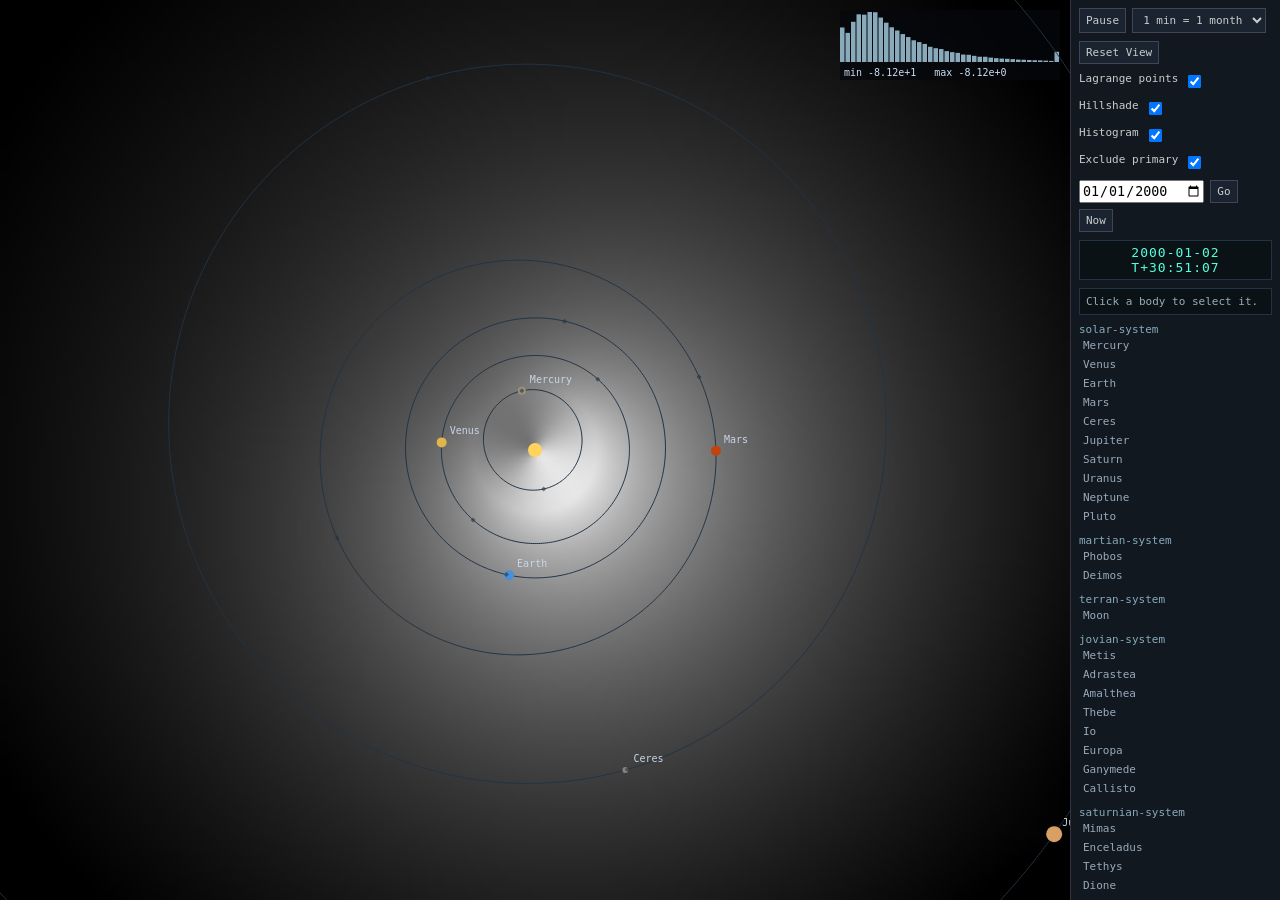
==== index.html @ d8151005 "final map presentation" ====
<!DOCTYPE html>
<html>
<head>
<meta charset="UTF-8">
<title>Orbital Map</title>
<link rel="stylesheet" href="style.css">
</head>
<body>

<div id="wrap">
  <canvas id="mainView"></canvas>

  <div id="sidebar">
    <div class="ctrlRow">
      <button id="playBtn">Pause</button>
      <select id="speedSelect">
        <option value="0.0006944">Real-time (1:1)</option>
        <option value="1">1 min = 1 day</option>
        <option value="7">1 min = 1 week</option>
        <option value="30" selected>1 min = 1 month</option>
        <option value="365">1 min = 1 year</option>
      </select>
    </div>
    <div class="ctrlRow">
      <button id="resetViewBtn">Reset View</button>
    </div>
    <div class="ctrlRow">
      <label style="font-size:11px;">Lagrange points</label>
      <input type="checkbox" id="lagrangeGlobalToggle" checked>
    </div>
    <div class="ctrlRow">
      <label style="font-size:11px;">Hillshade</label>
      <input type="checkbox" id="hillshadeToggle" checked>
    </div>
    <div class="ctrlRow">
      <label style="font-size:11px;">Histogram</label>
      <input type="checkbox" id="histToggle" checked>
    </div>
    <div class="ctrlRow">
      <label style="font-size:11px;">Exclude primary</label>
      <input type="checkbox" id="residualToggle" checked>
    </div>
    <div class="ctrlRow">
      <input type="date" id="dateJump" value="2000-01-01">
      <button id="jumpDateBtn">Go</button>
      <button id="jumpNowBtn">Now</button>
    </div>
    <div id="clockDisplay" class="clockBox">T+00:00:00</div>
    <div id="infoPanel" class="infoBox">Click a body to select it.</div>
    <div id="bodyList"></div>
  </div>
</div>

<script src="orbits.js"></script>
<script src="systems.js"></script>
<script src="systems-build.js"></script>
<script src="anim.js"></script>
<script src="physics.js"></script>
<script src="worldpos.js"></script>
<script src="lagrange.js"></script>
<script src="epoch.js"></script>
<script src="hillshade.js"></script>
<script src="render.js"></script>
<script src="main.js"></script>
</body>
</html>
---- style.css ----
:root {
  --color-bg: #05070d;
  --color-selected: #55ffdd;
  --color-text: #c9d6e8;
  --color-lagrange: #ff6b6b;
  --color-lagrange-dim: #7a5a52;
  --color-orbit: #223344;
  --color-sun: #ffd35c;
  --label-bg: #ffffff;
  --label-text: #111111;
  --label-outline: #000000;
}

* { box-sizing: border-box; }

html, body {
  margin: 0;
  height: 100%;
  background: #05070d;
  color: #ccc;
  font-family: monospace;
  overflow: hidden;
}
#wrap {
  display: flex;
  width: 100vw;
  height: 100vh;
}
#mainView {
  flex: 1 1 auto;
  min-width: 0;
  display: block;
}
#sidebar {
  flex: 0 0 210px;
  background: #111820;
  border-left: 1px solid #334;
  padding: 8px;
  overflow-y: auto;
}
.ctrlRow { display: flex; gap: 6px; margin-bottom: 8px; flex-wrap: wrap; }
button, select {
  background: #1a2430; color: #ccc; border: 1px solid #445;
  padding: 4px 6px; cursor: pointer; font-family: monospace; font-size: 11px;
}
button:hover, select:hover { background: #2a3648; }
.sysHeader {
  font-size: 11px; color: #8ab; margin-top: 8px;
  display: flex; justify-content: space-between; align-items: center;
}
.bodyRow {
  font-size: 11px; color: #9ab; padding: 3px 4px; cursor: pointer;
  transition: color 0.25s ease, background-color 0.25s ease;
}
.bodyRow:hover { background: #1a2430; }
.bodyRow.selected { color: #5fd; background: rgba(85,255,221,0.10); }

.sysHeader { cursor: pointer; }

.clockBox {
  font-size: 13px; color: #5fd; background: #0a1216;
  border: 1px solid #234; padding: 4px 6px; margin-bottom: 8px;
  text-align: center; letter-spacing: 1px;
}
.infoBox {
  font-size: 11px; color: #9ab; background: #0a1216;
  border: 1px solid #234; padding: 6px; margin-bottom: 8px;
}
.infoBox a { color: #5fd; }

.infoName { font-size: 13px; font-weight: bold; color: var(--color-text); margin-bottom: 4px; }
.infoList { list-style: none; margin: 0 0 6px 0; padding: 0; }
.infoList li { display: flex; justify-content: space-between; font-size: 11px; padding: 2px 0; border-bottom: 1px solid #1a2430; }
.infoLabel { color: #789; }
.infoValue { color: var(--color-text); }
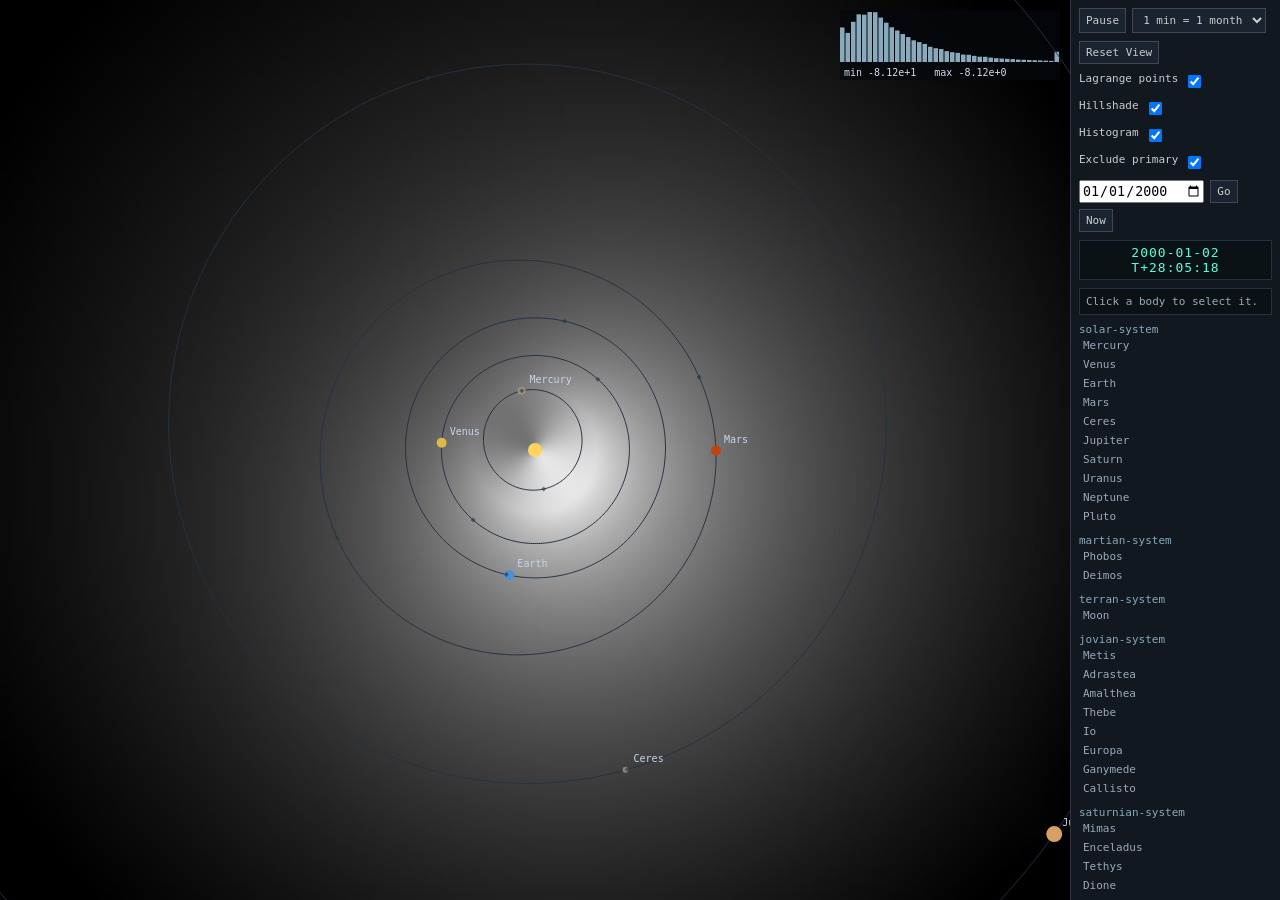
==== commit fba50b46: "SEO updates + added index.html minor changes for indexing + added a sitemap" ====
--- a/index.html
+++ b/index.html
@@ -1,13 +1,47 @@
 <!DOCTYPE html>
-<html>
+<html lang="en-GB">
 <head>
-<meta charset="UTF-8">
-<title>Orbital Map</title>
 <link rel="stylesheet" href="style.css">
+
+<meta name="viewport" content="width=device-width, initial-scale=1">
+<title>Orbital Map: a real, physically-grounded solar system map</title>
+<meta name="description" content="An interactive solar system map with real orbital mechanics, real Lagrange points, apsidal precession, and a per-pixel gravitational terrain view. No illustration, no game engine - real computed physics in the browser.">
+<link rel="canonical" href="https://www.bayis.co.uk/solmap/">
+
+<meta property="og:type" content="website">
+<meta property="og:title" content="Orbital Map: a real, physically-grounded solar system map">
+<meta property="og:description" content="Real orbital mechanics, real Lagrange points, and a per-pixel gravitational terrain view of the solar system - computed, not illustrated.">
+<meta property="og:url" content="https://www.bayis.co.uk/solmap/">
+<meta property="og:image" content="https://www.bayis.co.uk/solmap/preview.png">
+
+<meta name="twitter:card" content="summary_large_image">
+
+<script type="application/ld+json">
+{
+  "@context": "https://schema.org",
+  "@type": "WebApplication",
+  "name": "Orbital Map",
+  "description": "An interactive solar system map with real orbital mechanics, real Lagrange points, apsidal precession, and a per-pixel gravitational terrain view.",
+  "url": "https://www.bayis.co.uk/solmap/",
+  "applicationCategory": "EducationalApplication",
+  "operatingSystem": "Any (web browser)"
+}
+</script>
+
 </head>
 <body>
 
 <div id="wrap">
+  <div class="visually-hidden">
+    <h1>Orbital Map: an interactive, physically-grounded map of the solar system</h1>
+    <p>
+      Real orbital mechanics for planets, moons, asteroids in the solar system.
+      Computed from real J2000 orbital elements.
+      Includes real Lagrange points (L1-L5), Hill spheres, apsidal precession for moons,
+      and a per-pixel gravitational terrain view of summed Newtonian potential across the solar system.
+    </p>
+  </div>
+
   <canvas id="mainView"></canvas>
 
   <div id="sidebar">
--- a/style.css
+++ b/style.css
@@ -73,3 +73,11 @@
 .infoList li { display: flex; justify-content: space-between; font-size: 11px; padding: 2px 0; border-bottom: 1px solid #1a2430; }
 .infoLabel { color: #789; }
 .infoValue { color: var(--color-text); }
+
+.visually-hidden {
+  position: absolute;
+  width: 1px; height: 1px;
+  overflow: hidden;
+  clip: rect(0 0 0 0);
+  white-space: nowrap;
+}
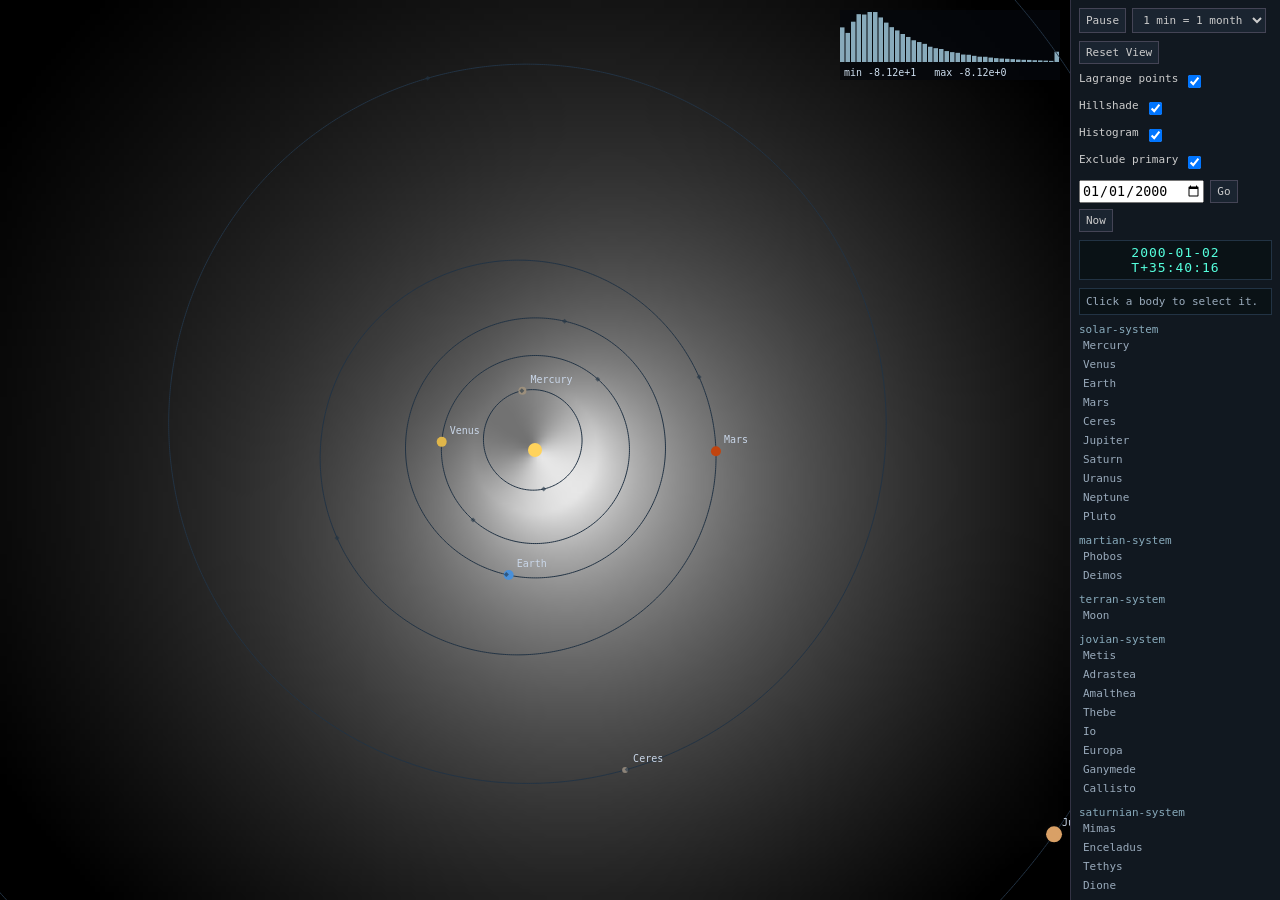
==== commit 02083f61: "preview image location updated" ====
--- a/index.html
+++ b/index.html
@@ -12,7 +12,7 @@
 <meta property="og:title" content="Orbital Map: a real, physically-grounded solar system map">
 <meta property="og:description" content="Real orbital mechanics, real Lagrange points, and a per-pixel gravitational terrain view of the solar system - computed, not illustrated.">
 <meta property="og:url" content="https://www.bayis.co.uk/solmap/">
-<meta property="og:image" content="https://www.bayis.co.uk/solmap/preview.png">
+<meta property="og:image" content="https://www.bayis.co.uk/solmap/images/preview.png">
 
 <meta name="twitter:card" content="summary_large_image">
 
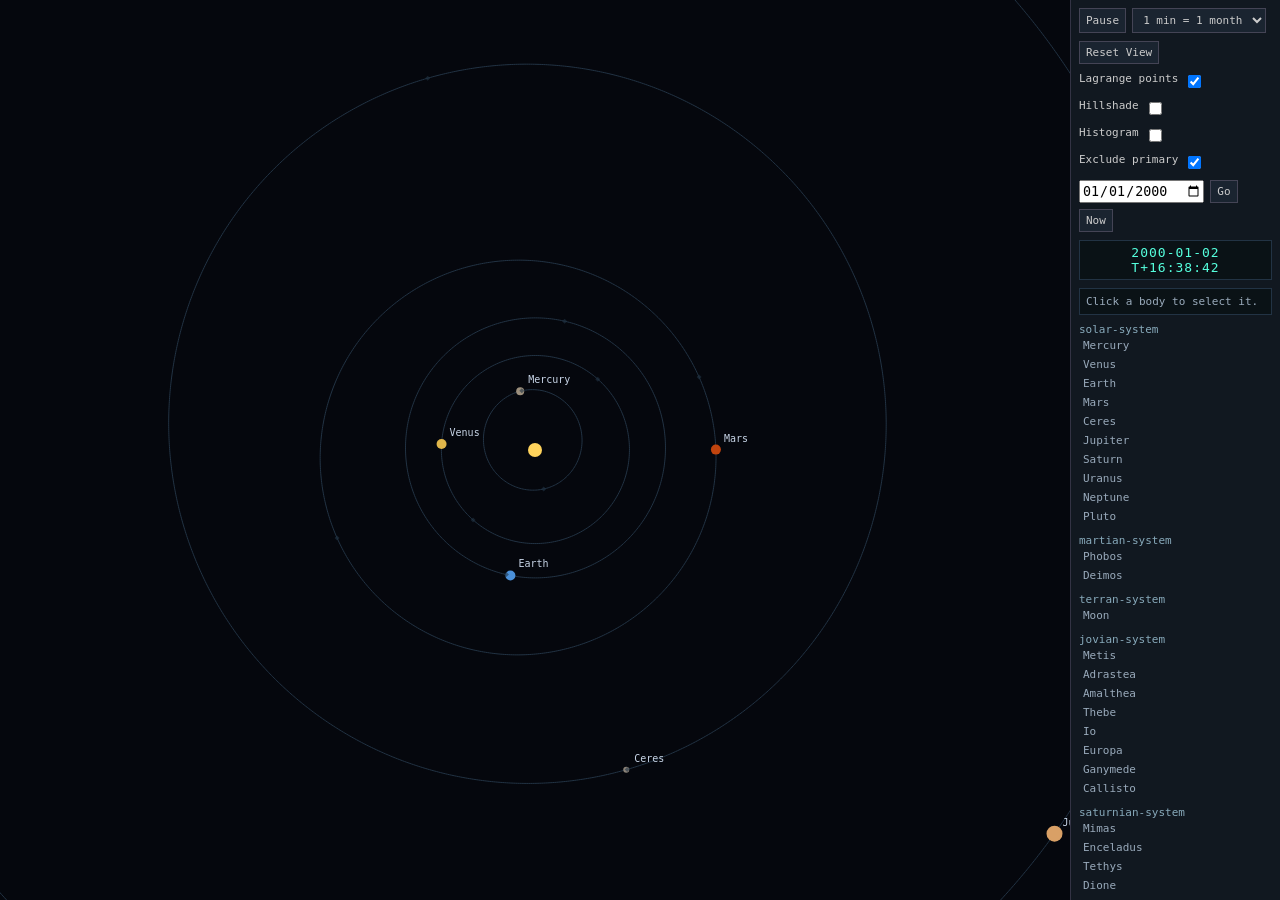
==== commit 0f540019: "default hillshade to false" ====
--- a/index.html
+++ b/index.html
@@ -64,11 +64,11 @@
     </div>
     <div class="ctrlRow">
       <label style="font-size:11px;">Hillshade</label>
-      <input type="checkbox" id="hillshadeToggle" checked>
+      <input type="checkbox" id="hillshadeToggle">
     </div>
     <div class="ctrlRow">
       <label style="font-size:11px;">Histogram</label>
-      <input type="checkbox" id="histToggle" checked>
+      <input type="checkbox" id="histToggle">
     </div>
     <div class="ctrlRow">
       <label style="font-size:11px;">Exclude primary</label>
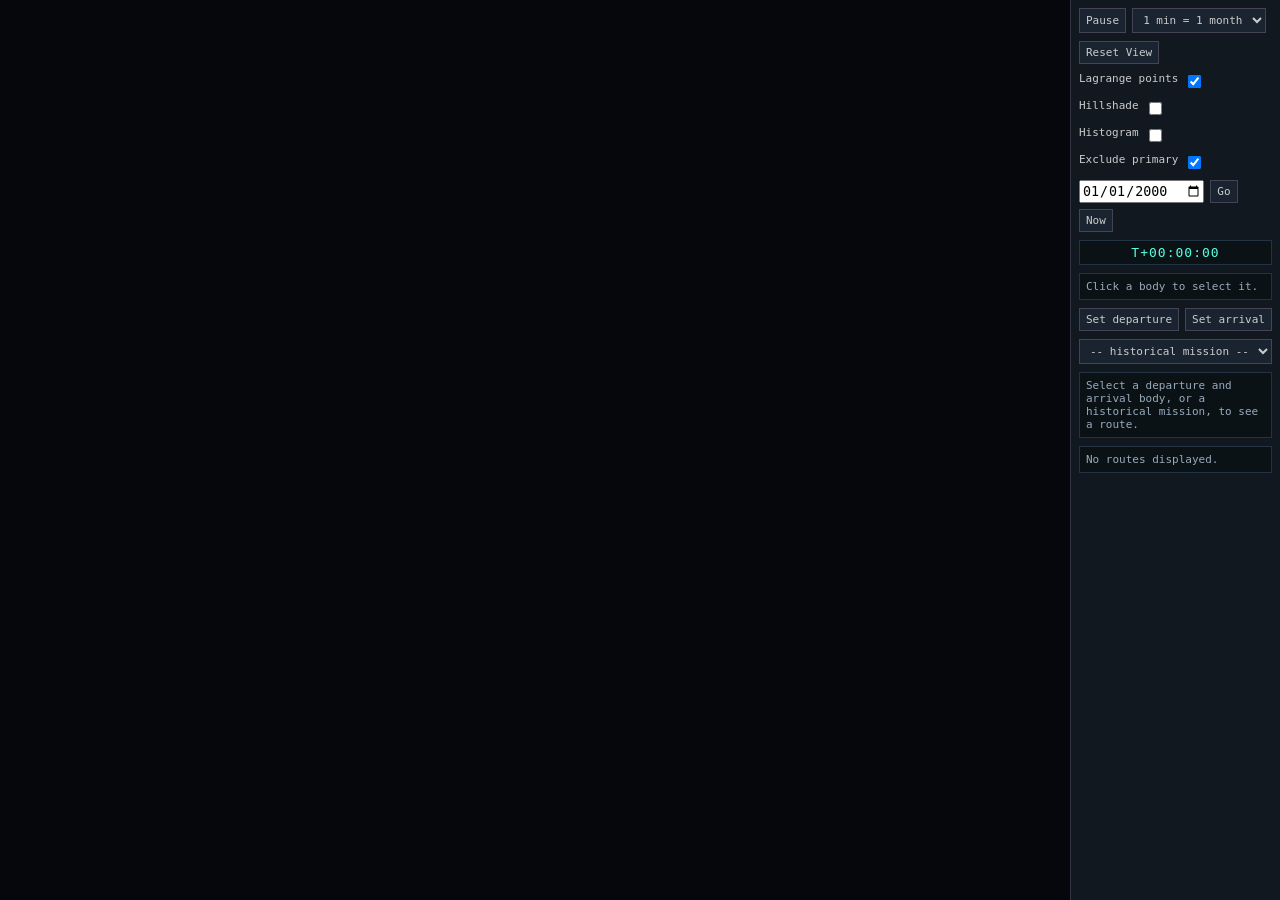
==== commit 6b7f18fa: "initial route rendering for mission paths + migration to es modules + migration to sub-directories" ====
--- a/index.html
+++ b/index.html
@@ -4,8 +4,8 @@
 <link rel="stylesheet" href="style.css">
 
 <meta name="viewport" content="width=device-width, initial-scale=1">
-<title>Orbital Map: a real, physically-grounded solar system map</title>
-<meta name="description" content="An interactive solar system map with real orbital mechanics, real Lagrange points, apsidal precession, and a per-pixel gravitational terrain view. No illustration, no game engine - real computed physics in the browser.">
+<title>Orbital Map</title>
+<meta name="description" content="An interactive, scale-correct solar system map with orbital mechanics, Lagrange points, apsidal precession, and a per-pixel gravitational terrain view.">
 <link rel="canonical" href="https://www.bayis.co.uk/solmap/">
 
 <meta property="og:type" content="website">
@@ -79,22 +79,26 @@
       <button id="jumpDateBtn">Go</button>
       <button id="jumpNowBtn">Now</button>
     </div>
+
     <div id="clockDisplay" class="clockBox">T+00:00:00</div>
     <div id="infoPanel" class="infoBox">Click a body to select it.</div>
+
+<div class="ctrlRow">
+  <button id="setFromBtn">Set departure</button>
+  <button id="setToBtn">Set arrival</button>
+</div>
+<div class="ctrlRow">
+  <select id="missionSelect">
+    <option value="">-- historical mission --</option>
+  </select>
+</div>
+<div id="missionInfo" class="missionBox">Select a departure and arrival body, or a historical mission, to see a route.</div>
+<div id="activeRoutes" class="missionBox">No routes displayed.</div>
+
     <div id="bodyList"></div>
   </div>
 </div>
 
-<script src="orbits.js"></script>
-<script src="systems.js"></script>
-<script src="systems-build.js"></script>
-<script src="anim.js"></script>
-<script src="physics.js"></script>
-<script src="worldpos.js"></script>
-<script src="lagrange.js"></script>
-<script src="epoch.js"></script>
-<script src="hillshade.js"></script>
-<script src="render.js"></script>
-<script src="main.js"></script>
+<script type="module" src="main.js"></script>
 </body>
 </html>
--- a/style.css
+++ b/style.css
@@ -6,6 +6,7 @@
   --color-lagrange-dim: #7a5a52;
   --color-orbit: #223344;
   --color-sun: #ffd35c;
+  --color-route: #ffb347;
   --label-bg: #ffffff;
   --label-text: #111111;
   --label-outline: #000000;
@@ -74,6 +75,25 @@
 .infoLabel { color: #789; }
 .infoValue { color: var(--color-text); }
 
+.missionBox {
+  font-size: 11px; color: #9ab; background: #0a1216;
+  border: 1px solid #234; padding: 6px; margin-bottom: 8px;
+}
+.missionName { font-size: 13px; font-weight: bold; color: var(--color-text); margin-bottom: 4px; }
+.missionLegs { list-style: none; margin: 0 0 6px 0; padding: 0; }
+.missionLegs li { display: flex; justify-content: space-between; font-size: 11px; padding: 2px 0; border-bottom: 1px solid #1a2430; }
+.missionLegLabel { color: #789; }
+.missionLegValue { color: var(--color-text); }
+.missionLegLocal { color: #7a5a52; }
+.missionLegHeliocentric { color: var(--color-text); }
+.missionTotal { font-size: 12px; font-weight: bold; color: #5fd; margin-top: 4px; text-align: right; }
+
+.missionSection { margin-bottom: 8px; padding-bottom: 6px; border-bottom: 1px solid #1a2430; }
+.missionSectionHeader { font-size: 11px; color: #8ab; display: flex; justify-content: space-between; align-items: center; margin-bottom: 2px; }
+.watchLegBtn { font-size: 10px; padding: 2px 4px; }
+.missionMeta { font-size: 10px; color: #789; margin-top: 2px; }
+.routeToggleRow { display: flex; align-items: center; gap: 4px; justify-content: space-between; }
+
 .visually-hidden {
   position: absolute;
   width: 1px; height: 1px;
@@ -81,3 +101,5 @@
   clip: rect(0 0 0 0);
   white-space: nowrap;
 }
+
+.missionLegPrimaryLocal { color: #9ab; }
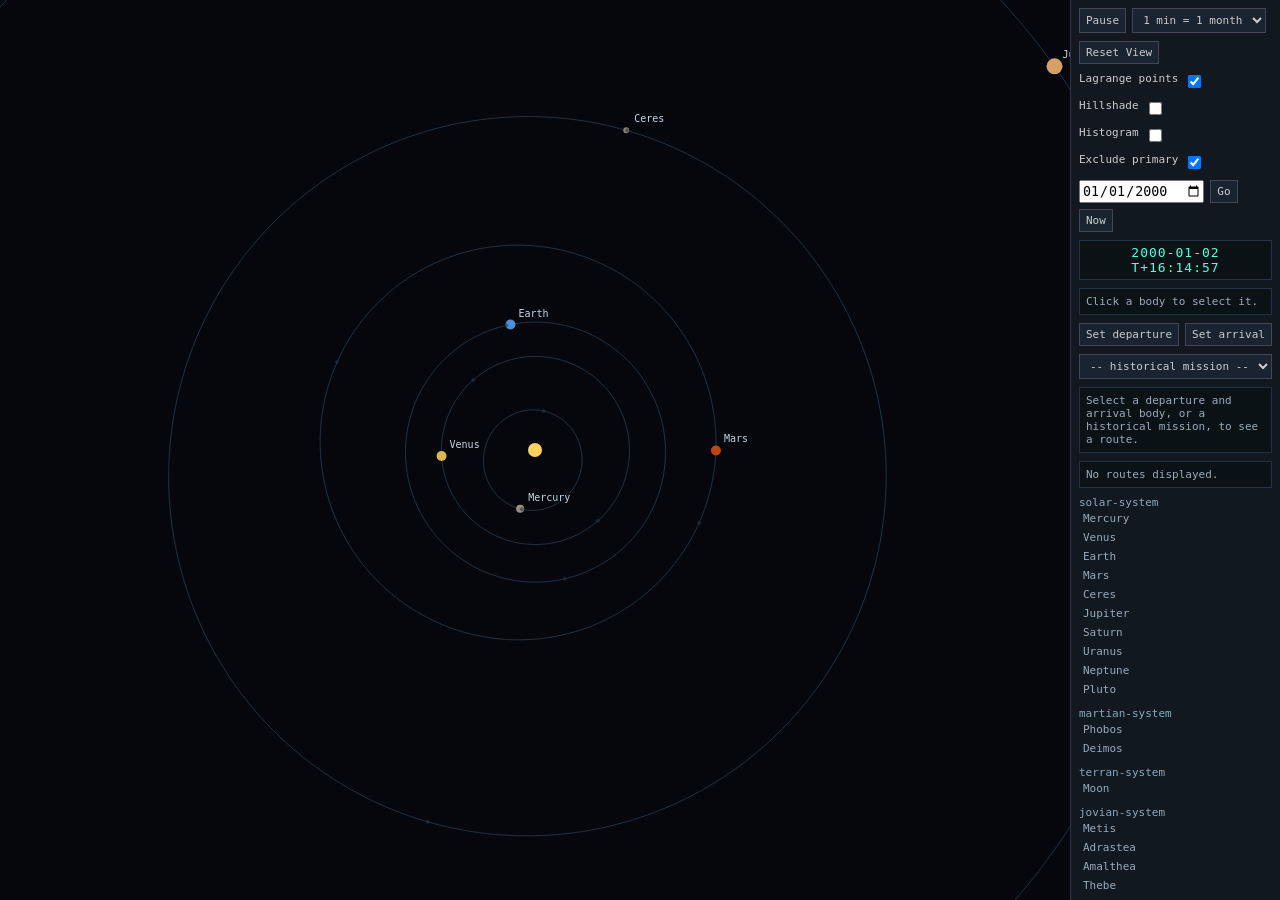
==== commit ce365d09: "docs: Kepler's equation explainer page learn/keplers-equation/ with three canvas figures driven by c" ====
--- a/index.html
+++ b/index.html
@@ -1,6 +1,7 @@
 <!DOCTYPE html>
 <html lang="en-GB">
 <head>
+<link rel="stylesheet" href="theme.css">
 <link rel="stylesheet" href="style.css">
 
 <meta name="viewport" content="width=device-width, initial-scale=1">
--- a/theme.css
+++ b/theme.css
@@ -0,0 +1,15 @@
+/* Shared colour tokens for the map (index.html) and the explainer
+   pages under learn/. render.js and learn/figure.js read these at load. */
+:root {
+  --color-bg: #05070d;
+  --color-selected: #55ffdd;
+  --color-text: #c9d6e8;
+  --color-lagrange: #ff6b6b;
+  --color-lagrange-dim: #7a5a52;
+  --color-orbit: #223344;
+  --color-sun: #ffd35c;
+  --color-route: #ffb347;
+  --label-bg: #ffffff;
+  --label-text: #111111;
+  --label-outline: #000000;
+}
--- a/style.css
+++ b/style.css
@@ -1,17 +1,3 @@
-:root {
-  --color-bg: #05070d;
-  --color-selected: #55ffdd;
-  --color-text: #c9d6e8;
-  --color-lagrange: #ff6b6b;
-  --color-lagrange-dim: #7a5a52;
-  --color-orbit: #223344;
-  --color-sun: #ffd35c;
-  --color-route: #ffb347;
-  --label-bg: #ffffff;
-  --label-text: #111111;
-  --label-outline: #000000;
-}
-
 * { box-sizing: border-box; }
 
 html, body {
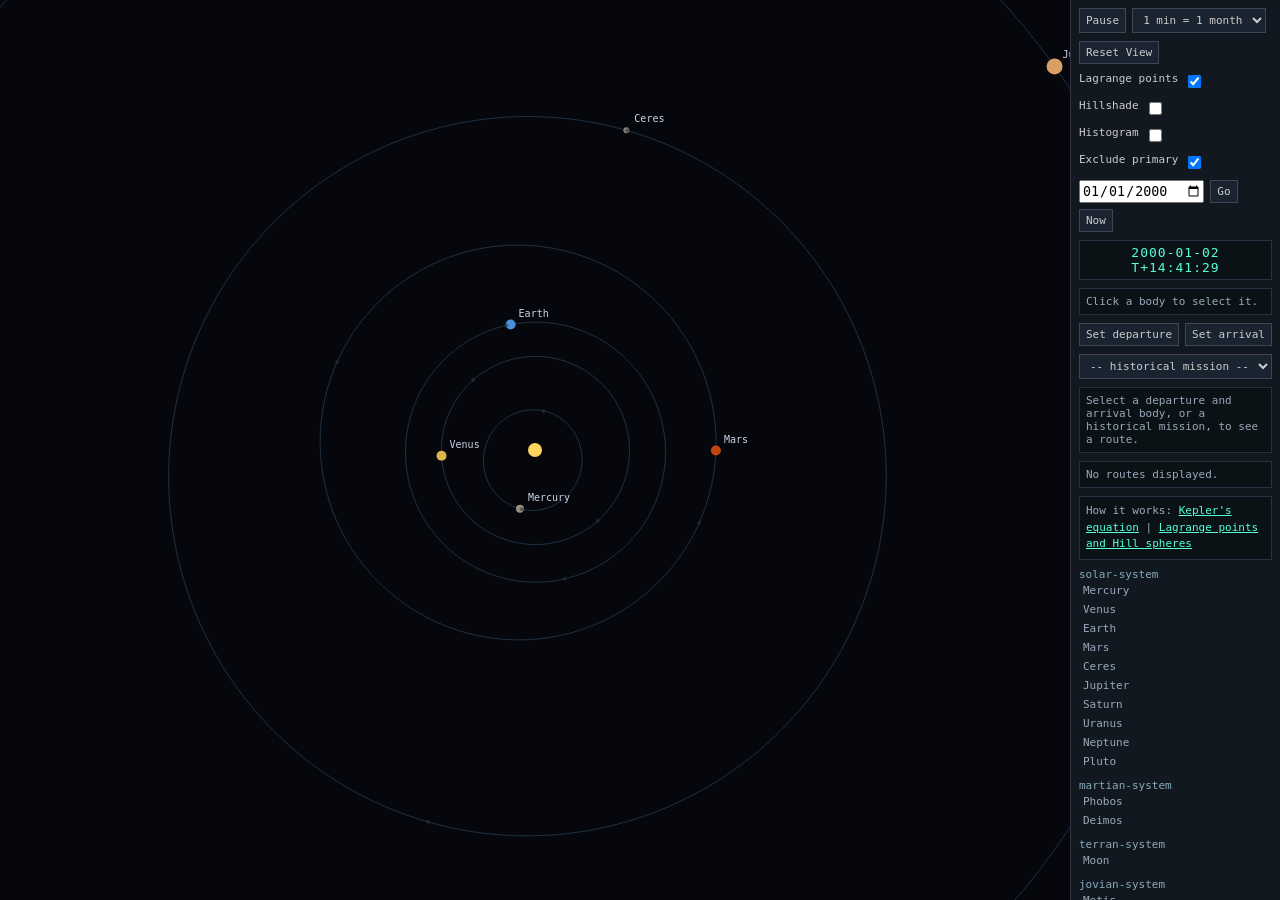
==== commit 7584ecd6: "docs: link explainer pages from the map; sitemap, README, OVERVIEW, TODO Co-Authored-By: Claude Opus" ====
--- a/index.html
+++ b/index.html
@@ -96,6 +96,12 @@
 <div id="missionInfo" class="missionBox">Select a departure and arrival body, or a historical mission, to see a route.</div>
 <div id="activeRoutes" class="missionBox">No routes displayed.</div>
 
+    <div class="infoBox learnBox">
+      How it works:
+      <a href="learn/keplers-equation/">Kepler's equation</a> |
+      <a href="learn/lagrange-points/">Lagrange points and Hill spheres</a>
+    </div>
+
     <div id="bodyList"></div>
   </div>
 </div>
--- a/style.css
+++ b/style.css
@@ -89,3 +89,5 @@
 }
 
 .missionLegPrimaryLocal { color: #9ab; }
+
+.learnBox { line-height: 1.5; }
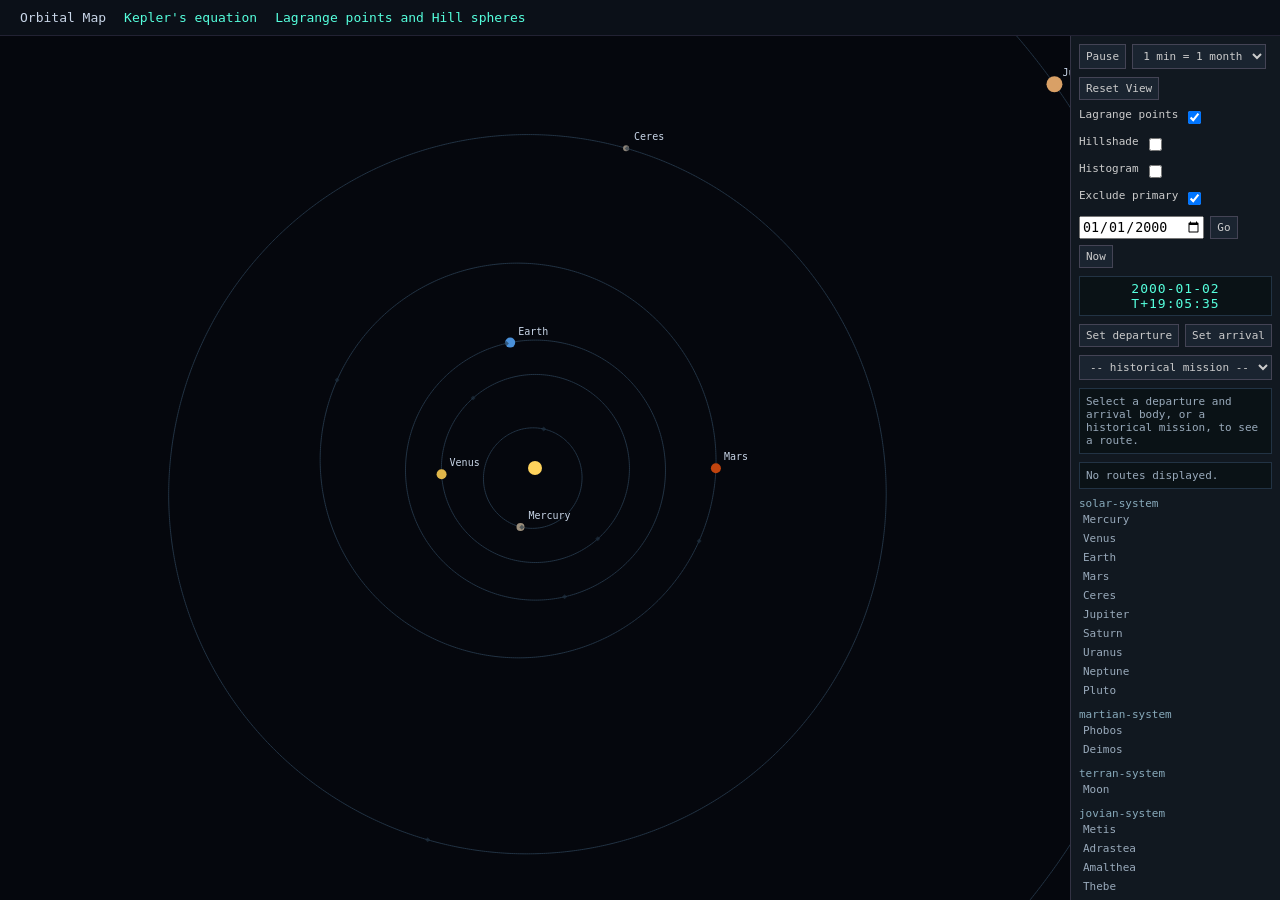
==== commit 29361bbf: "shared nav bar element for learn pages" ====
--- a/index.html
+++ b/index.html
@@ -2,6 +2,7 @@
 <html lang="en-GB">
 <head>
 <link rel="stylesheet" href="theme.css">
+<link rel="stylesheet" href="nav.css">
 <link rel="stylesheet" href="style.css">
 
 <meta name="viewport" content="width=device-width, initial-scale=1">
@@ -31,6 +32,12 @@
 
 </head>
 <body>
+
+<nav class="siteNav">
+  <a href="./" aria-current="page">Orbital Map</a>
+  <a href="learn/keplers-equation/">Kepler's equation</a>
+  <a href="learn/lagrange-points/">Lagrange points and Hill spheres</a>
+</nav>
 
 <div id="wrap">
   <div class="visually-hidden">
@@ -82,7 +89,7 @@
     </div>
 
     <div id="clockDisplay" class="clockBox">T+00:00:00</div>
-    <div id="infoPanel" class="infoBox">Click a body to select it.</div>
+    <div id="infoPanel" class="infoBox"></div>
 
 <div class="ctrlRow">
   <button id="setFromBtn">Set departure</button>
@@ -96,12 +103,6 @@
 <div id="missionInfo" class="missionBox">Select a departure and arrival body, or a historical mission, to see a route.</div>
 <div id="activeRoutes" class="missionBox">No routes displayed.</div>
 
-    <div class="infoBox learnBox">
-      How it works:
-      <a href="learn/keplers-equation/">Kepler's equation</a> |
-      <a href="learn/lagrange-points/">Lagrange points and Hill spheres</a>
-    </div>
-
     <div id="bodyList"></div>
   </div>
 </div>
--- a/nav.css
+++ b/nav.css
@@ -0,0 +1,15 @@
+/* Site link bar, shared by the map (index.html) and the learn/ pages.
+   Colour tokens come from theme.css. */
+
+.siteNav {
+  display: flex;
+  flex-wrap: wrap;
+  gap: 4px 18px;
+  padding: 10px 20px;
+  border-bottom: 1px solid #223;
+  background: #0b1018;
+  font-family: monospace;
+  font-size: 13px;
+}
+.siteNav a { color: var(--color-selected); text-decoration: none; }
+.siteNav a[aria-current="page"] { color: var(--color-text); }
--- a/style.css
+++ b/style.css
@@ -3,6 +3,10 @@
 html, body {
   margin: 0;
   height: 100%;
+}
+body {
+  display: flex;
+  flex-direction: column;
   background: #05070d;
   color: #ccc;
   font-family: monospace;
@@ -10,8 +14,9 @@
 }
 #wrap {
   display: flex;
+  flex: 1 1 auto;
+  min-height: 0;
   width: 100vw;
-  height: 100vh;
 }
 #mainView {
   flex: 1 1 auto;
@@ -54,6 +59,7 @@
   border: 1px solid #234; padding: 6px; margin-bottom: 8px;
 }
 .infoBox a { color: #5fd; }
+.infoBox:empty { display: none; }   /* nothing selected yet */
 
 .infoName { font-size: 13px; font-weight: bold; color: var(--color-text); margin-bottom: 4px; }
 .infoList { list-style: none; margin: 0 0 6px 0; padding: 0; }
@@ -89,5 +95,3 @@
 }
 
 .missionLegPrimaryLocal { color: #9ab; }
-
-.learnBox { line-height: 1.5; }
